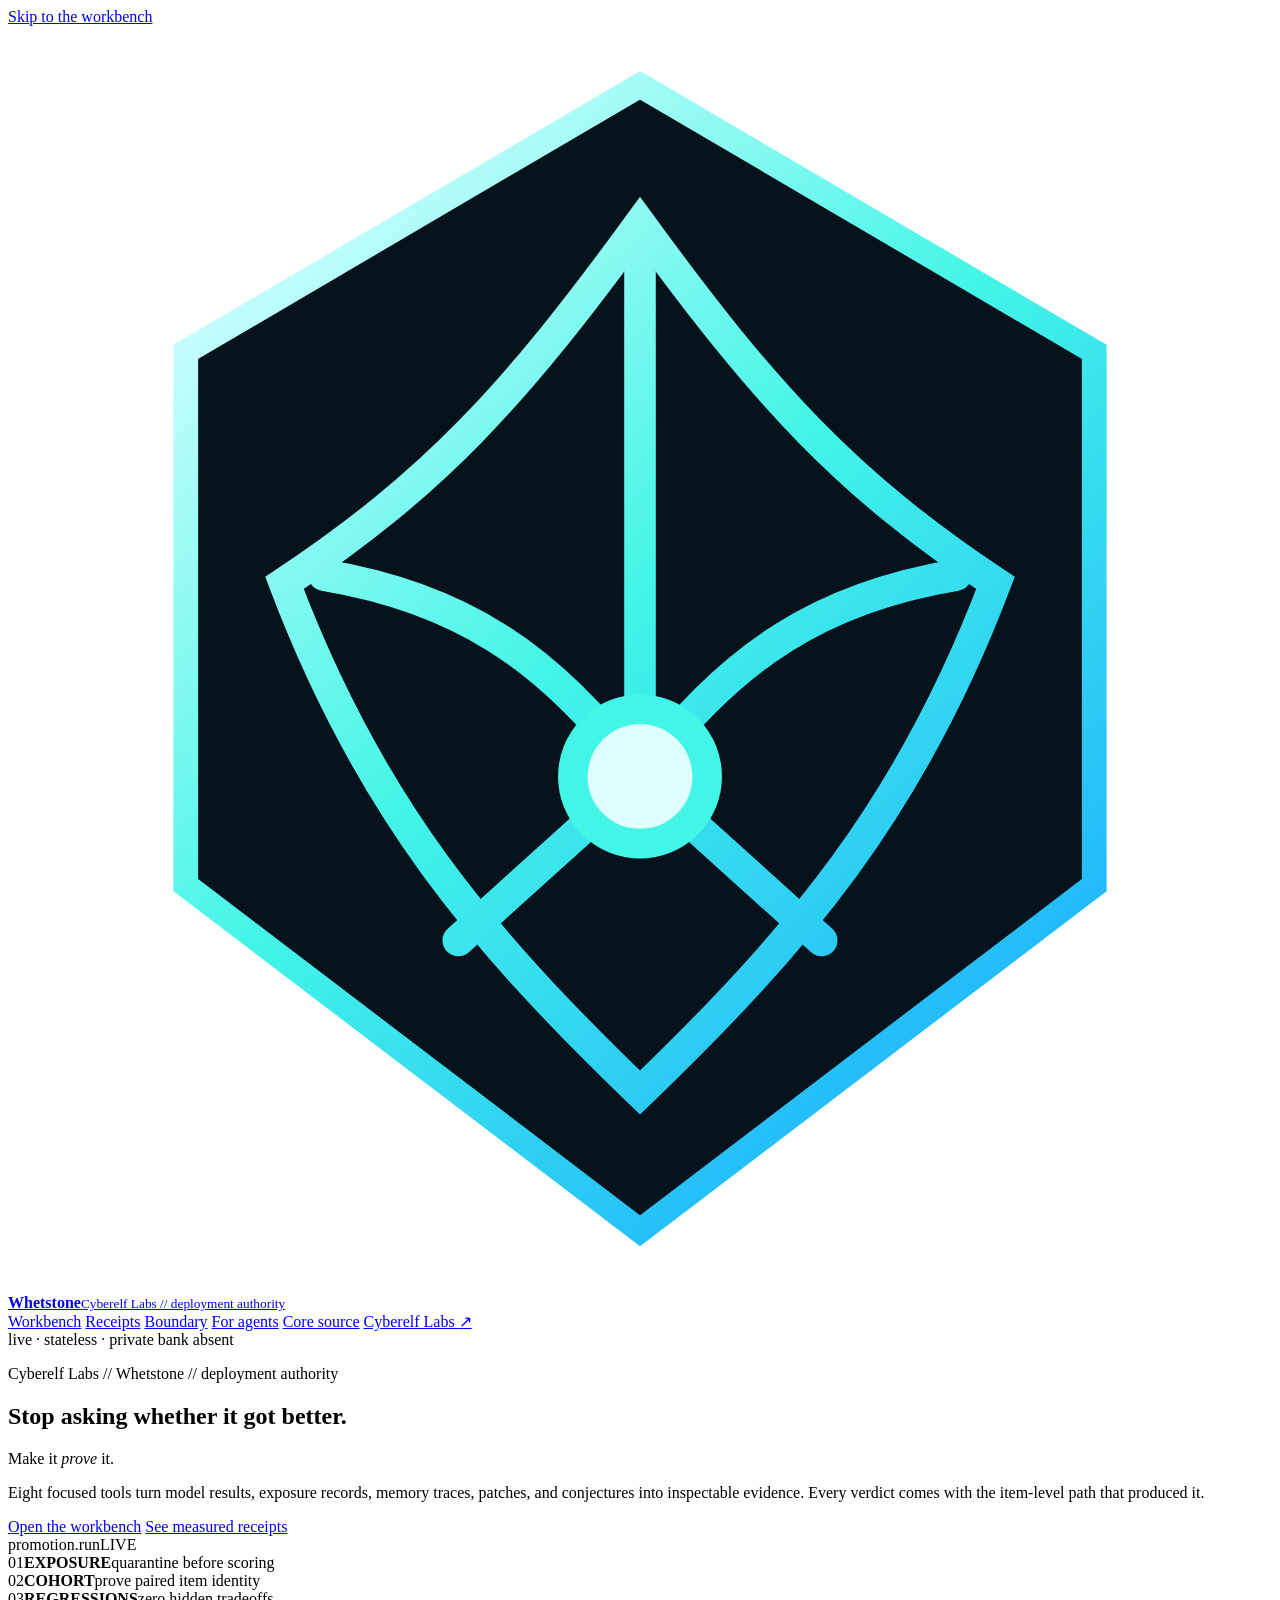
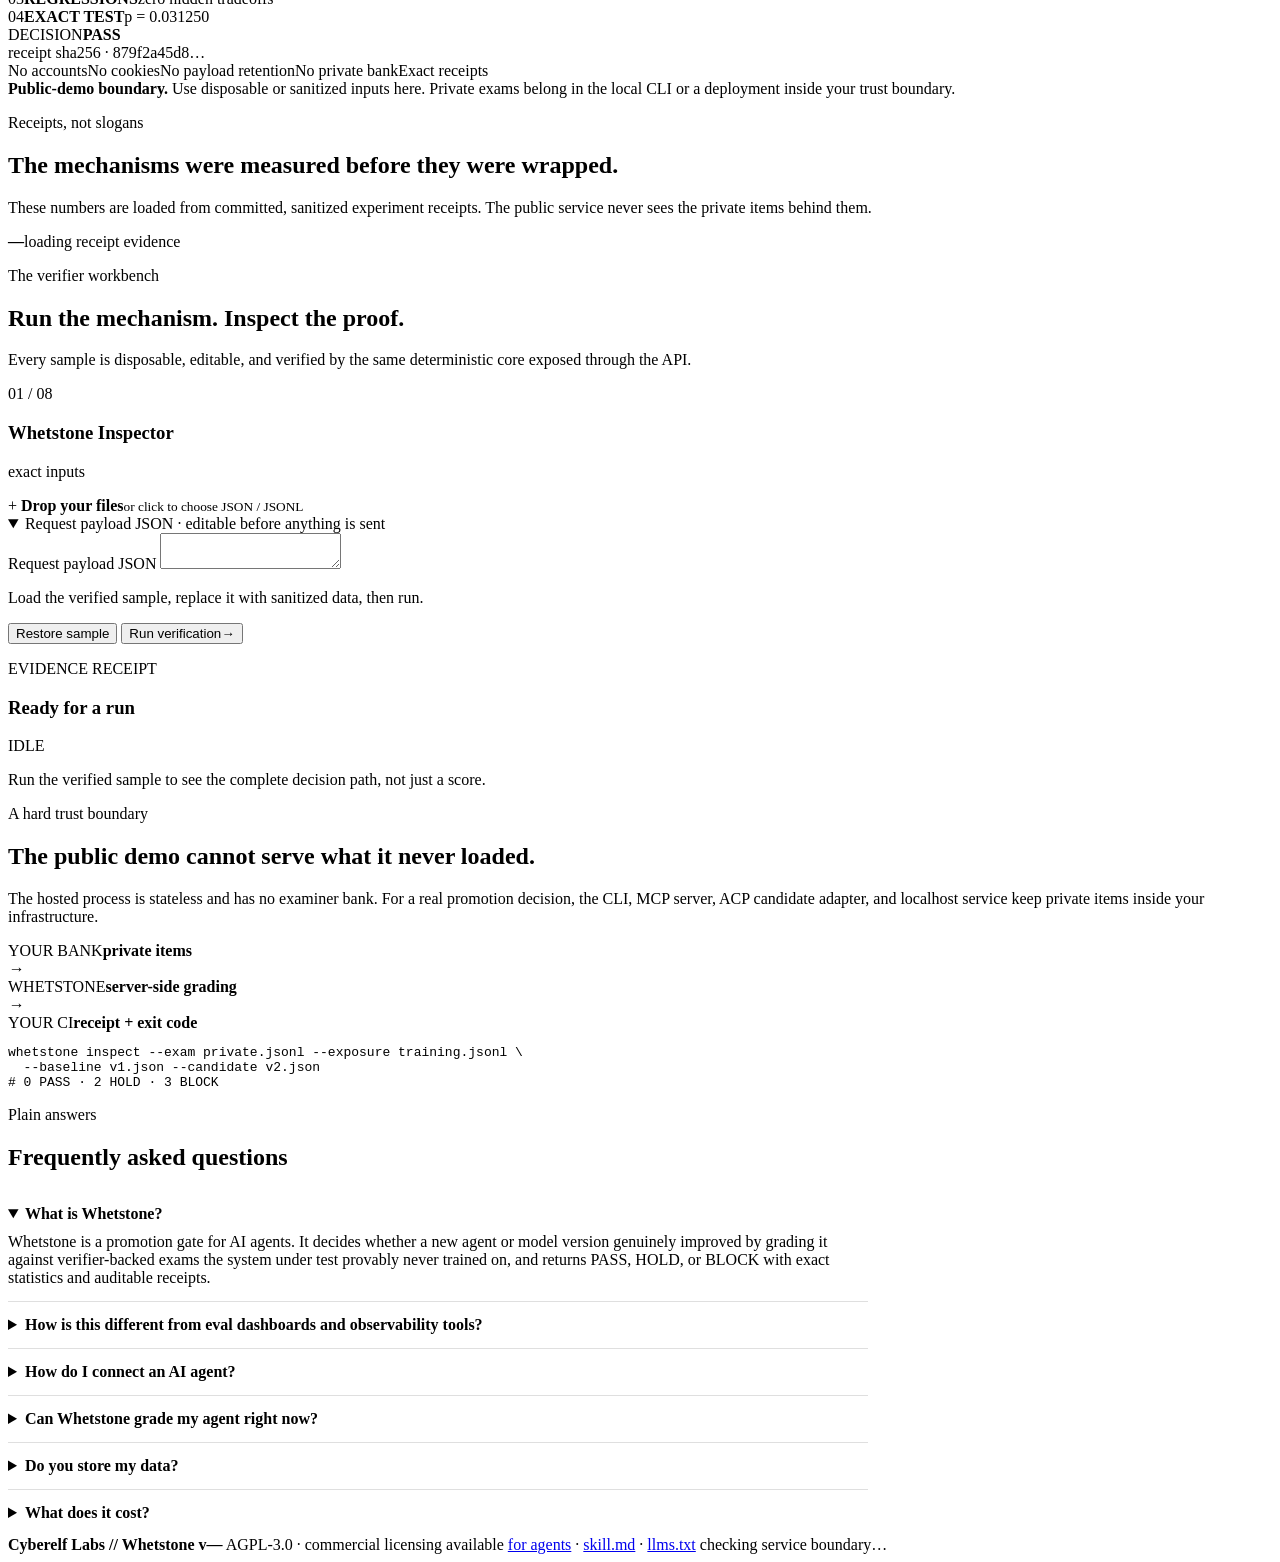
==== src/bcv/toolbox_static/index.html @ 3a50598e "Harden public stack release and deployment" ====
<!doctype html>
<html lang="en">
<head>
  <meta charset="utf-8">
  <meta name="viewport" content="width=device-width,initial-scale=1">
  <meta name="description" content="Whetstone is a promotion gate for AI agents: leakage and contamination audits, PASS/HOLD/BLOCK release verdicts with exact statistics, and a live MCP endpoint any agent can connect to. Stateless, free to try, AGPL source.">
  <meta name="theme-color" content="#02080d">
  <link rel="icon" href="data:,">
  <link rel="canonical" href="https://whetstone.cyberelf.link/">
  <link rel="stylesheet" href="/styles.css?v=0.5.0">
  <title>Whetstone &mdash; AI agent evaluation gate: leakage audits, promotion verdicts, live MCP server</title>

  <meta property="og:type" content="website">
  <meta property="og:site_name" content="Cyberelf Labs // Whetstone">
  <meta property="og:title" content="Whetstone — the promotion gate for AI agents">
  <meta property="og:description" content="Stop asking whether your agent got better. Make it prove it: exposure quarantine, paired verdicts with exact statistics, and a live MCP endpoint that grades agents on exams they provably never trained on.">
  <meta property="og:url" content="https://whetstone.cyberelf.link/">
  <meta property="og:image" content="https://whetstone.cyberelf.link/og.png">
  <meta property="og:image:width" content="1200">
  <meta property="og:image:height" content="630">
  <meta name="twitter:card" content="summary_large_image">
  <meta name="twitter:title" content="Whetstone — the promotion gate for AI agents">
  <meta name="twitter:description" content="Leakage audits, PASS/HOLD/BLOCK release verdicts, and a live MCP endpoint any agent can connect to. No signup; request payloads and results are not retained.">
  <meta name="twitter:image" content="https://whetstone.cyberelf.link/og.png">

  <script type="application/ld+json">
  {
    "@context": "https://schema.org",
    "@graph": [
      {
        "@type": "SoftwareApplication",
        "name": "Whetstone",
        "applicationCategory": "DeveloperApplication",
        "operatingSystem": "Any",
        "url": "https://whetstone.cyberelf.link/",
        "description": "A promotion gate for AI agents: verifier-backed evaluation with exposure quarantine, exact paired statistics, PASS/HOLD/BLOCK verdicts, and a live MCP endpoint for agent access.",
        "offers": { "@type": "Offer", "price": "0", "priceCurrency": "USD" },
        "license": "https://www.gnu.org/licenses/agpl-3.0.html",
        "softwareHelp": "https://whetstone.cyberelf.link/for-agents",
        "sameAs": ["https://github.com/CarlSR9001/whetstone"]
      },
      {
        "@type": "FAQPage",
        "mainEntity": [
          {
            "@type": "Question",
            "name": "What is Whetstone?",
            "acceptedAnswer": { "@type": "Answer", "text": "Whetstone is a promotion gate for AI agents. It decides whether a new agent or model version genuinely improved by grading it against verifier-backed exams the system under test provably never trained on, and returns PASS, HOLD, or BLOCK with exact statistics and auditable receipts." }
          },
          {
            "@type": "Question",
            "name": "How is Whetstone different from eval dashboards and observability tools?",
            "acceptedAnswer": { "@type": "Answer", "text": "Observability tools show what happened; Whetstone issues a release decision. Its exam items are structurally withheld from the system under exam, checked for contamination against actual training artifacts, and retired when they saturate. Every verdict ships with an item-level decision path and SHA-256 commitments." }
          },
          {
            "@type": "Question",
            "name": "How do I connect an AI agent to Whetstone?",
            "acceptedAnswer": { "@type": "Answer", "text": "Point any MCP client at https://whetstone.cyberelf.link/mcp (Streamable HTTP, no auth): claude mcp add --transport http whetstone https://whetstone.cyberelf.link/mcp. Or POST JSON to the REST endpoints under /api/ — GET /api/examples returns a complete working payload for every tool." }
          },
          {
            "@type": "Question",
            "name": "Can Whetstone grade my agent right now?",
            "acceptedAnswer": { "@type": "Answer", "text": "Yes. Over MCP, call report_card_start to receive a disposable six-item graph-repair exam, answer it, and submit once with report_card_submit. Grading is by checker spec — any verified strict refinement passes, no answer key exists — and the session is destroyed after grading." }
          },
          {
            "@type": "Question",
            "name": "Does Whetstone store my data?",
            "acceptedAnswer": { "@type": "Answer", "text": "Request bodies, uploads, prompts, answers, results, and report-card sessions are not persisted. Privacy-preserving usage metrics (counters and salted client hashes) and standard Nginx access logs are retained. No account, cookie, or private exam bank is involved." }
          },
          {
            "@type": "Question",
            "name": "What does Whetstone cost?",
            "acceptedAnswer": { "@type": "Answer", "text": "The public demo is free with no signup. The core is open source under AGPL-3.0 on GitHub; commercial licensing and design-partner pilots are available from the author." }
          }
        ]
      }
    ]
  }
  </script>
</head>
<body>
  <a class="skip-link" href="#tools">Skip to the workbench</a>
  <header class="topbar">
    <a class="brand" href="#top" aria-label="Whetstone by Cyberelf Labs, home">
      <span class="brand-mark" aria-hidden="true">
        <svg viewBox="0 0 64 64" focusable="false">
          <defs>
            <linearGradient id="whetstone-rune" x1="10" y1="8" x2="54" y2="56" gradientUnits="userSpaceOnUse">
              <stop stop-color="#dfffff"/><stop offset=".46" stop-color="#43f5e7"/><stop offset="1" stop-color="#19a9ff"/>
            </linearGradient>
          </defs>
          <path d="M32 3 55 16.5v27L32 61 9 43.5v-27L32 3Z" fill="#07131c" stroke="url(#whetstone-rune)" stroke-width="1.25"/>
          <path d="M32 10c6.4 8.8 10.5 13.2 18 18.2-4.3 11.4-10 18.1-18 25.8-8-7.7-13.7-14.4-18-25.8C21.5 23.2 25.6 18.8 32 10Z" fill="none" stroke="url(#whetstone-rune)" stroke-width="1.6"/>
          <path d="M16 27.8c6.6 1.1 11.3 3.9 16 10.2 4.7-6.3 9.4-9.1 16-10.2M32 11v27m0 0-9.2 8.3M32 38l9.2 8.3" fill="none" stroke="url(#whetstone-rune)" stroke-width="1.6" stroke-linecap="round" stroke-linejoin="round"/>
          <circle cx="32" cy="38" r="3.4" fill="#dfffff" stroke="#43f5e7" stroke-width="1.5"/>
        </svg>
      </span>
      <span class="brand-copy"><strong>Whetstone</strong><small>Cyberelf Labs // deployment authority</small></span>
    </a>
    <nav aria-label="Primary navigation">
      <a href="#tools">Workbench</a>
      <a href="#evidence">Receipts</a>
      <a href="#boundary">Boundary</a>
      <a href="/for-agents">For agents</a>
      <a href="https://github.com/CarlSR9001/whetstone" rel="noreferrer">Core source</a>
      <a class="lab-link" href="https://cyberelf.link/" rel="noreferrer">Cyberelf Labs <span aria-hidden="true">&nearr;</span></a>
    </nav>
    <span class="live-chip"><i></i> live &middot; stateless &middot; private bank absent</span>
  </header>

  <main id="top">
    <section class="hero">
      <div class="hero-main">
        <p class="eyebrow">Cyberelf Labs // Whetstone // deployment authority</p>
        <h1>Stop asking whether it got better.</h1>
        <p class="hero-declaration">Make it <em>prove</em> it.</p>
        <p class="hero-copy">Eight focused tools turn model results, exposure records, memory traces, patches, and conjectures into inspectable evidence. Every verdict comes with the item-level path that produced it.</p>
        <div class="hero-actions">
          <a class="button primary" href="#tools">Open the workbench</a>
          <a class="button ghost" href="#evidence">See measured receipts</a>
        </div>
      </div>

      <aside class="hero-console" aria-label="Whetstone decision pipeline">
        <div class="console-topline"><span>promotion.run</span><span class="console-live">LIVE</span></div>
        <div class="console-row"><span class="console-index">01</span><b>EXPOSURE</b><span>quarantine before scoring</span><i class="signal pass"></i></div>
        <div class="console-row"><span class="console-index">02</span><b>COHORT</b><span>prove paired item identity</span><i class="signal pass"></i></div>
        <div class="console-row"><span class="console-index">03</span><b>REGRESSIONS</b><span>zero hidden tradeoffs</span><i class="signal pass"></i></div>
        <div class="console-row"><span class="console-index">04</span><b>EXACT TEST</b><span>p = 0.031250</span><i class="signal pass"></i></div>
        <div class="console-verdict"><span>DECISION</span><strong>PASS</strong></div>
        <div class="console-hash">receipt sha256 &middot; 879f2a45d8&hellip;</div>
      </aside>

      <div class="trust-row" aria-label="Hosted service boundaries">
        <span>No accounts</span><span>No cookies</span><span>No payload retention</span><span>No private bank</span><span>Exact receipts</span>
      </div>
      <div class="warning">
        <strong>Public-demo boundary.</strong> Use disposable or sanitized inputs here. Private exams belong in the local CLI or a deployment inside your trust boundary.
      </div>
    </section>

    <section class="evidence" id="evidence" aria-labelledby="evidence-heading">
      <div class="evidence-intro">
        <p class="eyebrow">Receipts, not slogans</p>
        <h2 id="evidence-heading">The mechanisms were measured before they were wrapped.</h2>
        <p>These numbers are loaded from committed, sanitized experiment receipts. The public service never sees the private items behind them.</p>
      </div>
      <div class="evidence-grid" id="evidenceGrid" aria-live="polite">
        <div class="metric"><b>&mdash;</b><span>loading receipt evidence</span></div>
      </div>
    </section>

    <section class="tools" id="tools" aria-labelledby="tools-heading">
      <div class="section-heading">
        <div>
          <p class="eyebrow">The verifier workbench</p>
          <h2 id="tools-heading">Run the mechanism. Inspect the proof.</h2>
        </div>
        <p>Every sample is disposable, editable, and verified by the same deterministic core exposed through the API.</p>
      </div>

      <div class="tool-tabs" id="toolTabs" role="tablist" aria-label="Whetstone tools"></div>

      <div class="workbench">
        <section class="input-pane" aria-labelledby="activeTitle">
          <div class="pane-heading">
            <div>
              <p class="tool-number" id="toolNumber">01 / 08</p>
              <h3 id="activeTitle">Whetstone Inspector</h3>
            </div>
            <span class="boundary-badge" id="boundaryBadge">exact inputs</span>
          </div>
          <p class="tool-promise" id="activePromise"></p>
          <p class="tool-boundary" id="activeBoundary"></p>

          <div class="mechanism-steps" id="mechanismSteps" aria-label="Mechanism stages"></div>

          <div class="dropzone" id="dropzone" tabindex="0" role="button" aria-label="Upload JSON, JSONL, or Markdown files">
            <input id="fileInput" type="file" multiple hidden>
            <span class="drop-icon" aria-hidden="true">+</span>
            <span><strong>Drop your files</strong><small id="dropHint">or click to choose JSON / JSONL</small></span>
          </div>
          <div class="file-chips" id="fileChips" aria-live="polite"></div>

          <div class="payload-summary" id="payloadSummary" aria-live="polite"></div>

          <details class="request-details" open>
            <summary>Request payload <span>JSON &middot; editable before anything is sent</span></summary>
            <label class="sr-only" for="payloadEditor">Request payload JSON</label>
            <textarea id="payloadEditor" spellcheck="false" aria-describedby="editorHelp"></textarea>
          </details>
          <p class="editor-help" id="editorHelp">Load the verified sample, replace it with sanitized data, then run.</p>

          <div class="actions input-actions">
            <button class="button ghost" id="sampleButton" type="button">Restore sample</button>
            <button class="button primary run-button" id="runButton" type="button"><span>Run verification</span><i aria-hidden="true">&rarr;</i></button>
          </div>
        </section>

        <section class="result-pane" aria-labelledby="resultHeading" aria-live="polite">
          <div class="result-topline">
            <div>
              <p class="tool-number">EVIDENCE RECEIPT</p>
              <h3 id="resultHeading">Ready for a run</h3>
            </div>
            <span class="status idle" id="resultStatus">IDLE</span>
          </div>

          <div class="run-progress" id="runProgress" hidden><i></i><span>Verifier running</span></div>

          <div class="result-empty" id="resultEmpty">
            <div class="empty-blueprint" id="emptyBlueprint"></div>
            <p id="emptyMessage">Run the verified sample to see the complete decision path, not just a score.</p>
          </div>

          <div id="resultContent" hidden>
            <div class="result-narrative" id="resultNarrative"></div>
            <div class="result-viz" id="resultViz"></div>
            <div class="summary-grid" id="summaryGrid"></div>
            <div class="detail" id="resultDetail"></div>
            <details class="json-details">
              <summary>Complete machine-readable receipt <span id="receiptHash"></span></summary>
              <pre id="resultJson"></pre>
            </details>
            <div class="actions result-actions">
              <button class="button ghost" id="shareButton" type="button">Copy tool link</button>
              <button class="button ghost" id="artifactButton" type="button" hidden>Download artifact</button>
              <button class="button ghost" id="copyButton" type="button">Copy receipt</button>
              <button class="button dark" id="downloadButton" type="button">Download receipt</button>
            </div>
          </div>
        </section>
      </div>
    </section>

    <section class="boundary-section" id="boundary">
      <div>
        <p class="eyebrow">A hard trust boundary</p>
        <h2>The public demo cannot serve what it never loaded.</h2>
        <p>The hosted process is stateless and has no examiner bank. For a real promotion decision, the CLI, MCP server, ACP candidate adapter, and localhost service keep private items inside your infrastructure.</p>
      </div>
      <div class="boundary-diagram" aria-label="Private deployment data flow">
        <div><span>YOUR BANK</span><b>private items</b></div>
        <i>&rarr;</i>
        <div><span>WHETSTONE</span><b>server-side grading</b></div>
        <i>&rarr;</i>
        <div><span>YOUR CI</span><b>receipt + exit code</b></div>
      </div>
      <pre><code>whetstone inspect --exam private.jsonl --exposure training.jsonl \
  --baseline v1.json --candidate v2.json
# 0 PASS &middot; 2 HOLD &middot; 3 BLOCK</code></pre>
    </section>

    <section class="boundary-section" id="faq" aria-labelledby="faq-heading" style="display:block">
      <div style="max-width:860px">
        <p class="eyebrow">Plain answers</p>
        <h2 id="faq-heading">Frequently asked questions</h2>
        <div style="margin-top:18px">
          <details style="border-bottom:1px solid rgba(127,127,127,.25);padding:14px 0" open>
            <summary style="cursor:pointer;font-weight:700">What is Whetstone?</summary>
            <p style="margin:10px 0 0;color:var(--muted)">Whetstone is a promotion gate for AI agents. It decides whether a new agent or model version genuinely improved by grading it against verifier-backed exams the system under test provably never trained on, and returns PASS, HOLD, or BLOCK with exact statistics and auditable receipts.</p>
          </details>
          <details style="border-bottom:1px solid rgba(127,127,127,.25);padding:14px 0">
            <summary style="cursor:pointer;font-weight:700">How is this different from eval dashboards and observability tools?</summary>
            <p style="margin:10px 0 0;color:var(--muted)">Observability tools show what happened; Whetstone issues a release decision. Its exam items are structurally withheld from the system under exam, checked for contamination against actual training artifacts, and retired when they saturate. Every verdict ships with an item-level decision path and SHA-256 commitments.</p>
          </details>
          <details style="border-bottom:1px solid rgba(127,127,127,.25);padding:14px 0">
            <summary style="cursor:pointer;font-weight:700">How do I connect an AI agent?</summary>
            <p style="margin:10px 0 0;color:var(--muted)">Point any MCP client at <code>https://whetstone.cyberelf.link/mcp</code> (Streamable HTTP, no auth): <code>claude mcp add --transport http whetstone https://whetstone.cyberelf.link/mcp</code>. Or POST JSON to the REST endpoints under <code>/api/</code> &mdash; <a href="/api/examples"><code>GET /api/examples</code></a> returns a complete working payload for every tool. Full agent documentation: <a href="/for-agents">/for-agents</a>.</p>
          </details>
          <details style="border-bottom:1px solid rgba(127,127,127,.25);padding:14px 0">
            <summary style="cursor:pointer;font-weight:700">Can Whetstone grade my agent right now?</summary>
            <p style="margin:10px 0 0;color:var(--muted)">Yes. Over MCP, call <code>report_card_start</code> to receive a disposable six-item graph-repair exam, answer it, and submit once with <code>report_card_submit</code>. Grading is by checker spec &mdash; any verified strict refinement passes, no answer key exists &mdash; and the session is destroyed after grading.</p>
          </details>
          <details style="border-bottom:1px solid rgba(127,127,127,.25);padding:14px 0">
            <summary style="cursor:pointer;font-weight:700">Do you store my data?</summary>
            <p style="margin:10px 0 0;color:var(--muted)">Request bodies, uploads, prompts, answers, results, and report-card sessions are not persisted. Privacy-preserving usage metrics (counters and salted client hashes) and standard Nginx access logs are retained. No account, cookie, or private exam bank is involved.</p>
          </details>
          <details style="padding:14px 0">
            <summary style="cursor:pointer;font-weight:700">What does it cost?</summary>
            <p style="margin:10px 0 0;color:var(--muted)">The public demo is free with no signup. The core is open source under <a href="https://github.com/CarlSR9001/whetstone" rel="noreferrer">AGPL-3.0 on GitHub</a>; commercial licensing and design-partner pilots are available from the author.</p>
          </details>
        </div>
      </div>
    </section>
  </main>

  <footer>
    <span><strong>Cyberelf Labs // Whetstone</strong> <b id="serviceVersion">v&mdash;</b></span>
    <span>AGPL-3.0 &middot; commercial licensing available</span>
    <span><a href="/for-agents">for agents</a> &middot; <a href="/skill.md">skill.md</a> &middot; <a href="/llms.txt">llms.txt</a></span>
    <span id="serviceState">checking service boundary&hellip;</span>
  </footer>

  <script src="/app.js?v=0.2.2" defer></script>
</body>
</html>
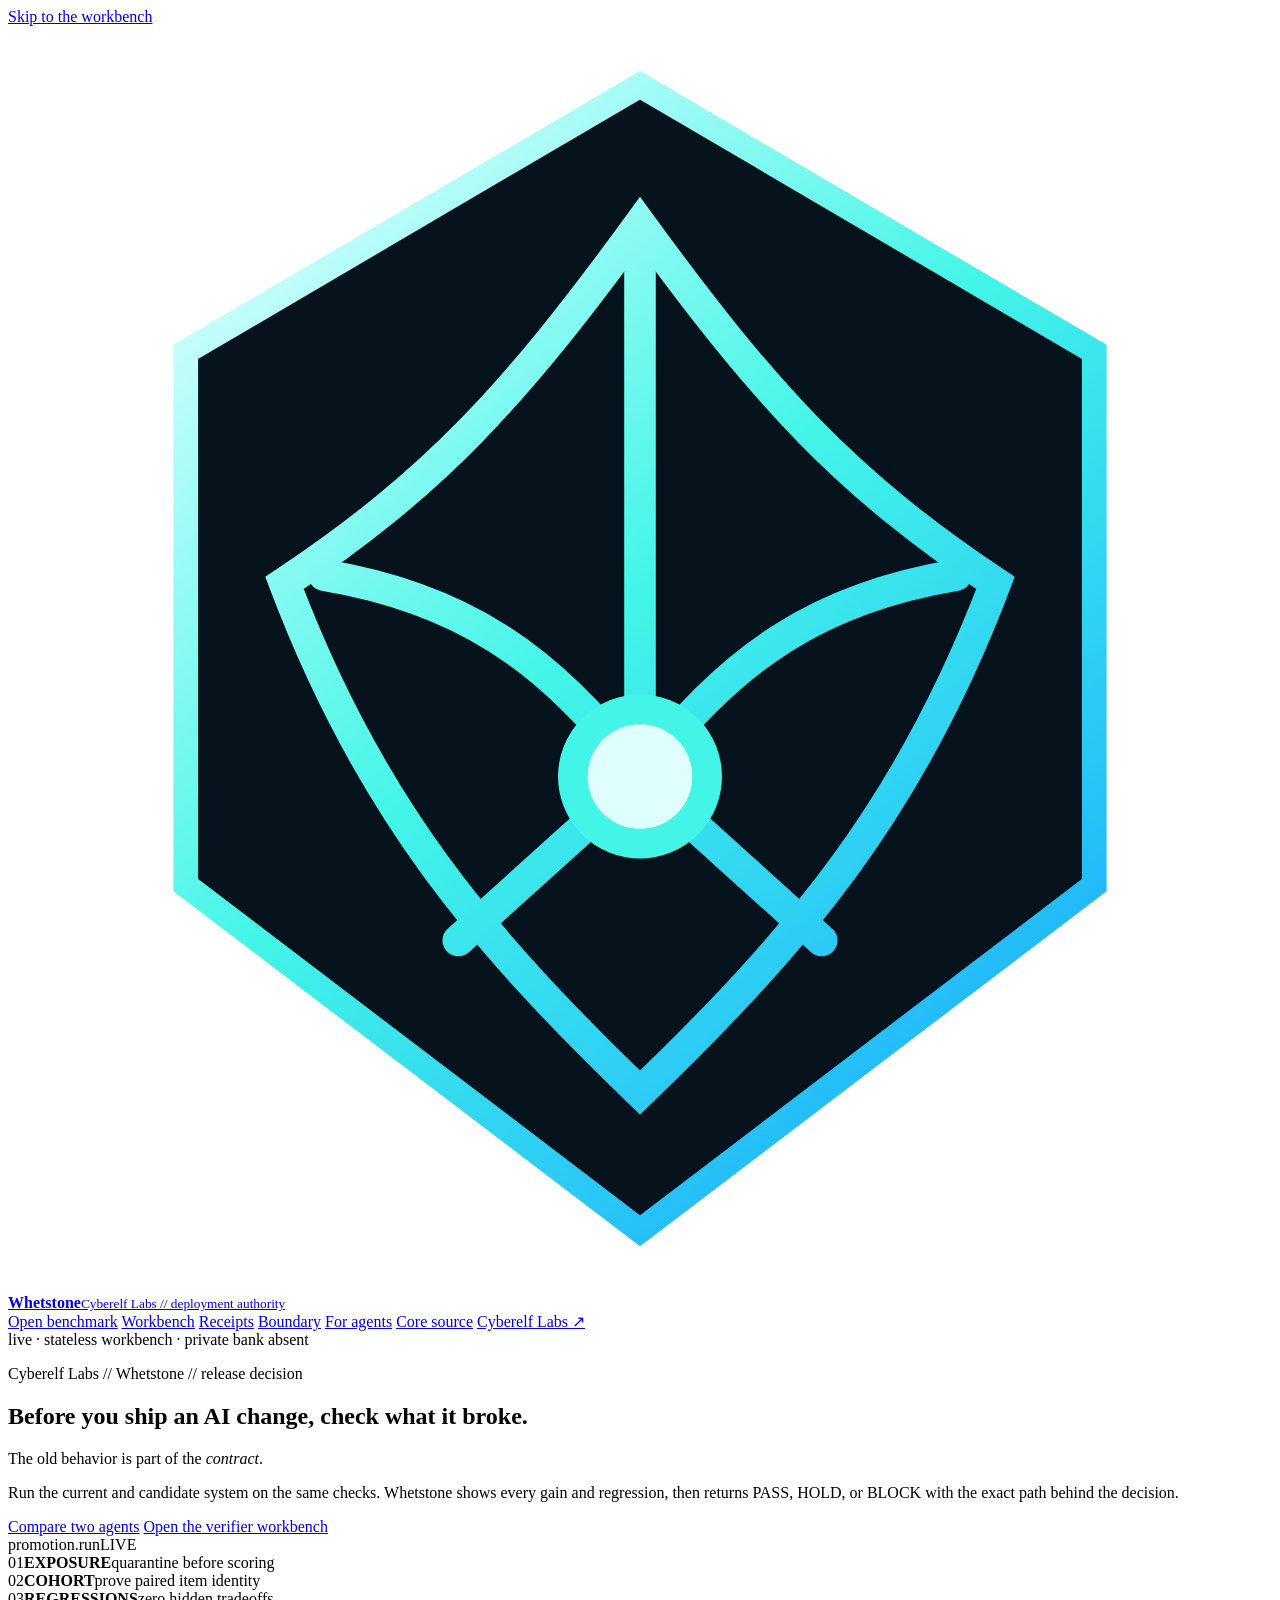
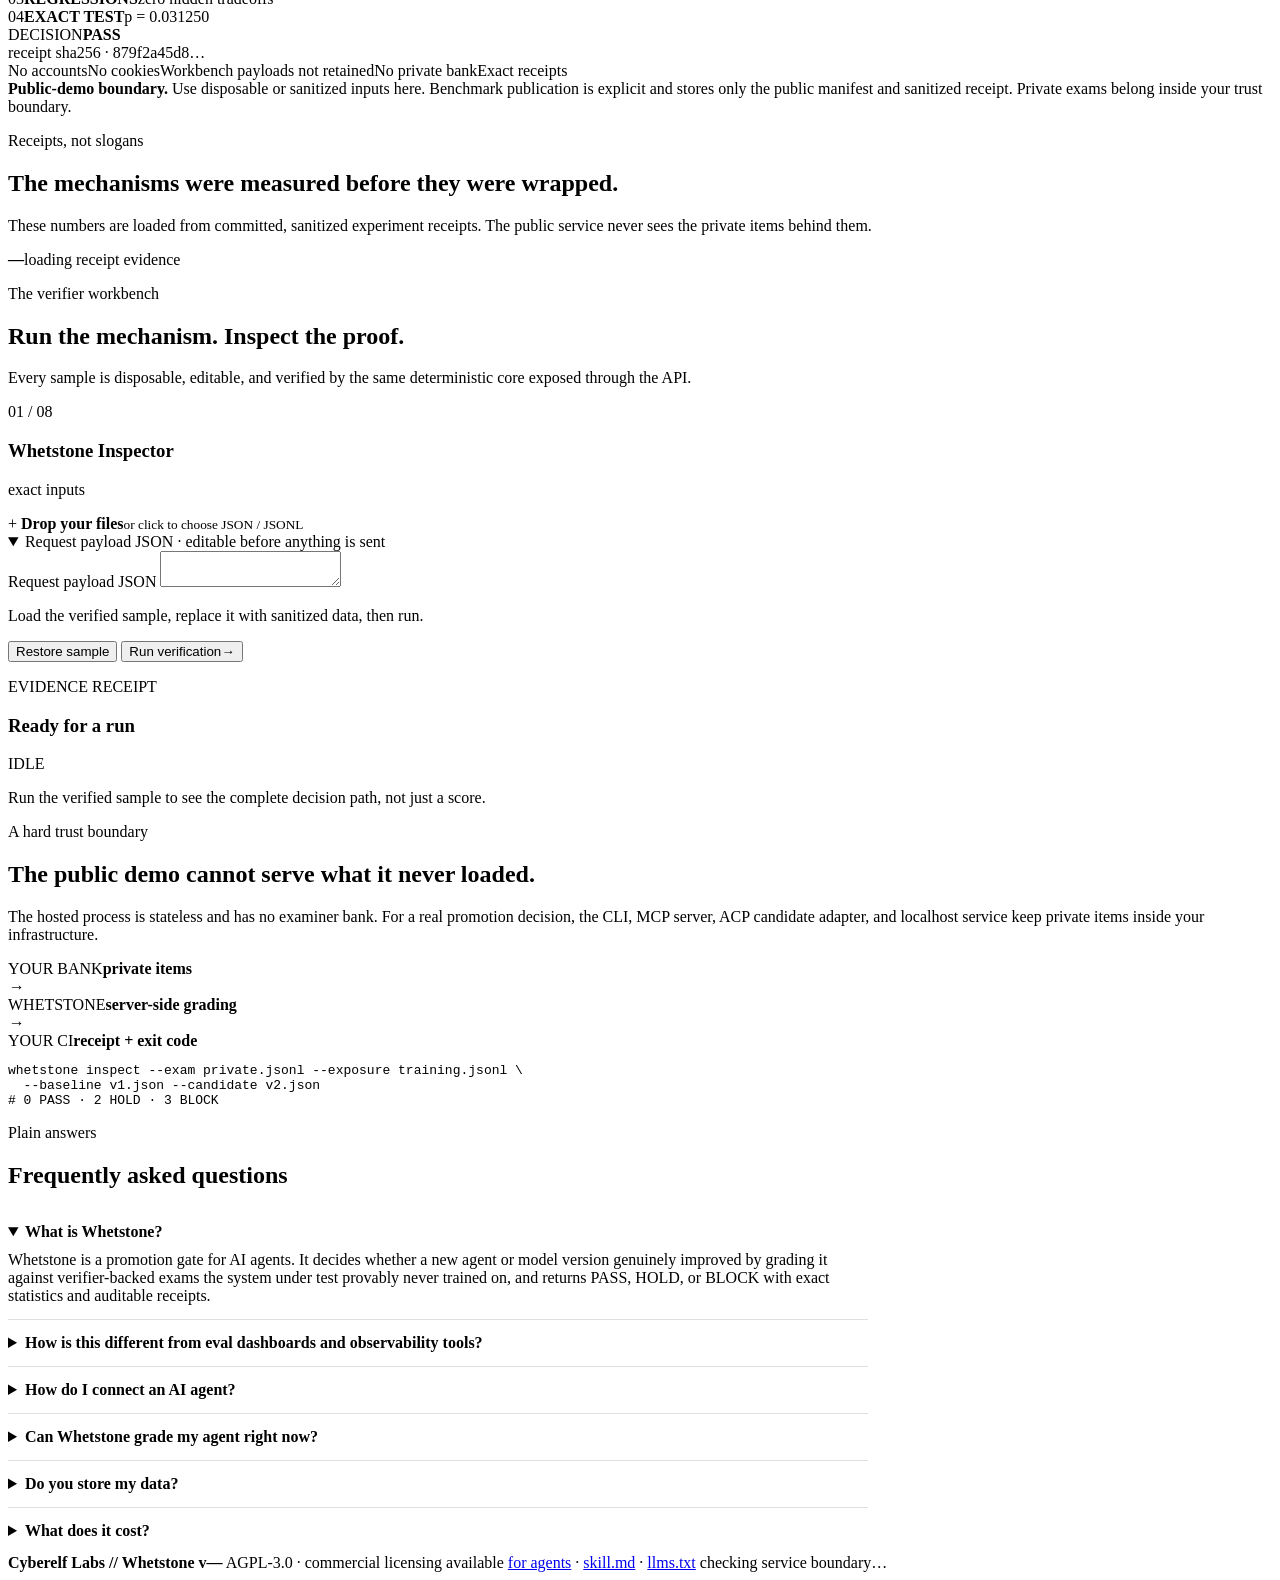
==== commit a37fe57c: "Launch Open Promotion Bench" ====
--- a/src/bcv/toolbox_static/index.html
+++ b/src/bcv/toolbox_static/index.html
@@ -3,24 +3,24 @@
 <head>
   <meta charset="utf-8">
   <meta name="viewport" content="width=device-width,initial-scale=1">
-  <meta name="description" content="Whetstone is a promotion gate for AI agents: leakage and contamination audits, PASS/HOLD/BLOCK release verdicts with exact statistics, and a live MCP endpoint any agent can connect to. Stateless, free to try, AGPL source.">
+  <meta name="description" content="Compare the AI system you have with the version you want to ship. Whetstone shows every gain and regression, then issues a PASS, HOLD, or BLOCK release receipt.">
   <meta name="theme-color" content="#02080d">
   <link rel="icon" href="data:,">
   <link rel="canonical" href="https://whetstone.cyberelf.link/">
-  <link rel="stylesheet" href="/styles.css?v=0.5.0">
-  <title>Whetstone &mdash; AI agent evaluation gate: leakage audits, promotion verdicts, live MCP server</title>
+  <link rel="stylesheet" href="/styles.css?v=0.6.0">
+  <title>Whetstone &mdash; compare an AI change before you ship it</title>
 
   <meta property="og:type" content="website">
   <meta property="og:site_name" content="Cyberelf Labs // Whetstone">
-  <meta property="og:title" content="Whetstone — the promotion gate for AI agents">
-  <meta property="og:description" content="Stop asking whether your agent got better. Make it prove it: exposure quarantine, paired verdicts with exact statistics, and a live MCP endpoint that grades agents on exams they provably never trained on.">
+  <meta property="og:title" content="Whetstone — compare the AI change before you ship it">
+  <meta property="og:description" content="Run the old and new system on the same checks. See every gain, every regression, and whether the candidate earned promotion.">
   <meta property="og:url" content="https://whetstone.cyberelf.link/">
   <meta property="og:image" content="https://whetstone.cyberelf.link/og.png">
   <meta property="og:image:width" content="1200">
   <meta property="og:image:height" content="630">
   <meta name="twitter:card" content="summary_large_image">
-  <meta name="twitter:title" content="Whetstone — the promotion gate for AI agents">
-  <meta name="twitter:description" content="Leakage audits, PASS/HOLD/BLOCK release verdicts, and a live MCP endpoint any agent can connect to. No signup; request payloads and results are not retained.">
+  <meta name="twitter:title" content="Whetstone — compare an AI change before you ship it">
+  <meta name="twitter:description" content="A better average can hide a worse system. Whetstone keeps gains and regressions visible, then issues PASS, HOLD, or BLOCK.">
   <meta name="twitter:image" content="https://whetstone.cyberelf.link/og.png">
 
   <script type="application/ld+json">
@@ -65,7 +65,7 @@
           {
             "@type": "Question",
             "name": "Does Whetstone store my data?",
-            "acceptedAnswer": { "@type": "Answer", "text": "Request bodies, uploads, prompts, answers, results, and report-card sessions are not persisted. Privacy-preserving usage metrics (counters and salted client hashes) and standard Nginx access logs are retained. No account, cookie, or private exam bank is involved." }
+            "acceptedAnswer": { "@type": "Answer", "text": "Workbench and disposable report-card request bodies, prompts, answers, and results are not persisted. If a benchmark submitter explicitly publishes, Whetstone stores only the public manifests and sanitized receipt, never tasks or answer patches. Privacy-preserving metrics and standard access logs are retained." }
           },
           {
             "@type": "Question",
@@ -98,6 +98,7 @@
       <span class="brand-copy"><strong>Whetstone</strong><small>Cyberelf Labs // deployment authority</small></span>
     </a>
     <nav aria-label="Primary navigation">
+      <a href="/benchmark">Open benchmark</a>
       <a href="#tools">Workbench</a>
       <a href="#evidence">Receipts</a>
       <a href="#boundary">Boundary</a>
@@ -105,19 +106,19 @@
       <a href="https://github.com/CarlSR9001/whetstone" rel="noreferrer">Core source</a>
       <a class="lab-link" href="https://cyberelf.link/" rel="noreferrer">Cyberelf Labs <span aria-hidden="true">&nearr;</span></a>
     </nav>
-    <span class="live-chip"><i></i> live &middot; stateless &middot; private bank absent</span>
+    <span class="live-chip"><i></i> live &middot; stateless workbench &middot; private bank absent</span>
   </header>
 
   <main id="top">
     <section class="hero">
       <div class="hero-main">
-        <p class="eyebrow">Cyberelf Labs // Whetstone // deployment authority</p>
-        <h1>Stop asking whether it got better.</h1>
-        <p class="hero-declaration">Make it <em>prove</em> it.</p>
-        <p class="hero-copy">Eight focused tools turn model results, exposure records, memory traces, patches, and conjectures into inspectable evidence. Every verdict comes with the item-level path that produced it.</p>
+        <p class="eyebrow">Cyberelf Labs // Whetstone // release decision</p>
+        <h1>Before you ship an AI change, check what it broke.</h1>
+        <p class="hero-declaration">The old behavior is part of the <em>contract</em>.</p>
+        <p class="hero-copy">Run the current and candidate system on the same checks. Whetstone shows every gain and regression, then returns PASS, HOLD, or BLOCK with the exact path behind the decision.</p>
         <div class="hero-actions">
-          <a class="button primary" href="#tools">Open the workbench</a>
-          <a class="button ghost" href="#evidence">See measured receipts</a>
+          <a class="button primary" href="/benchmark">Compare two agents</a>
+          <a class="button ghost" href="#tools">Open the verifier workbench</a>
         </div>
       </div>
 
@@ -132,10 +133,10 @@
       </aside>
 
       <div class="trust-row" aria-label="Hosted service boundaries">
-        <span>No accounts</span><span>No cookies</span><span>No payload retention</span><span>No private bank</span><span>Exact receipts</span>
+        <span>No accounts</span><span>No cookies</span><span>Workbench payloads not retained</span><span>No private bank</span><span>Exact receipts</span>
       </div>
       <div class="warning">
-        <strong>Public-demo boundary.</strong> Use disposable or sanitized inputs here. Private exams belong in the local CLI or a deployment inside your trust boundary.
+        <strong>Public-demo boundary.</strong> Use disposable or sanitized inputs here. Benchmark publication is explicit and stores only the public manifest and sanitized receipt. Private exams belong inside your trust boundary.
       </div>
     </section>
 
@@ -270,11 +271,11 @@
           </details>
           <details style="border-bottom:1px solid rgba(127,127,127,.25);padding:14px 0">
             <summary style="cursor:pointer;font-weight:700">Can Whetstone grade my agent right now?</summary>
-            <p style="margin:10px 0 0;color:var(--muted)">Yes. Over MCP, call <code>report_card_start</code> to receive a disposable six-item graph-repair exam, answer it, and submit once with <code>report_card_submit</code>. Grading is by checker spec &mdash; any verified strict refinement passes, no answer key exists &mdash; and the session is destroyed after grading.</p>
+            <p style="margin:10px 0 0;color:var(--muted)">Yes. <a href="/benchmark">Open Promotion Bench</a> gives a baseline and candidate the same six scope-integrity tasks, then counts gains and regressions. Agents can also call <code>open_bench_start</code> and <code>open_bench_submit</code> over MCP. The existing disposable graph-repair report card remains available through <code>report_card_start</code>.</p>
           </details>
           <details style="border-bottom:1px solid rgba(127,127,127,.25);padding:14px 0">
             <summary style="cursor:pointer;font-weight:700">Do you store my data?</summary>
-            <p style="margin:10px 0 0;color:var(--muted)">Request bodies, uploads, prompts, answers, results, and report-card sessions are not persisted. Privacy-preserving usage metrics (counters and salted client hashes) and standard Nginx access logs are retained. No account, cookie, or private exam bank is involved.</p>
+            <p style="margin:10px 0 0;color:var(--muted)">Workbench and disposable report-card request bodies, prompts, answers, and results are not persisted. If you explicitly publish a benchmark run, Whetstone stores only the system manifests, item transitions, counts, hashes, and verdict&mdash;never the tasks or answer patches. Privacy-preserving usage metrics and standard Nginx access logs are retained.</p>
           </details>
           <details style="padding:14px 0">
             <summary style="cursor:pointer;font-weight:700">What does it cost?</summary>
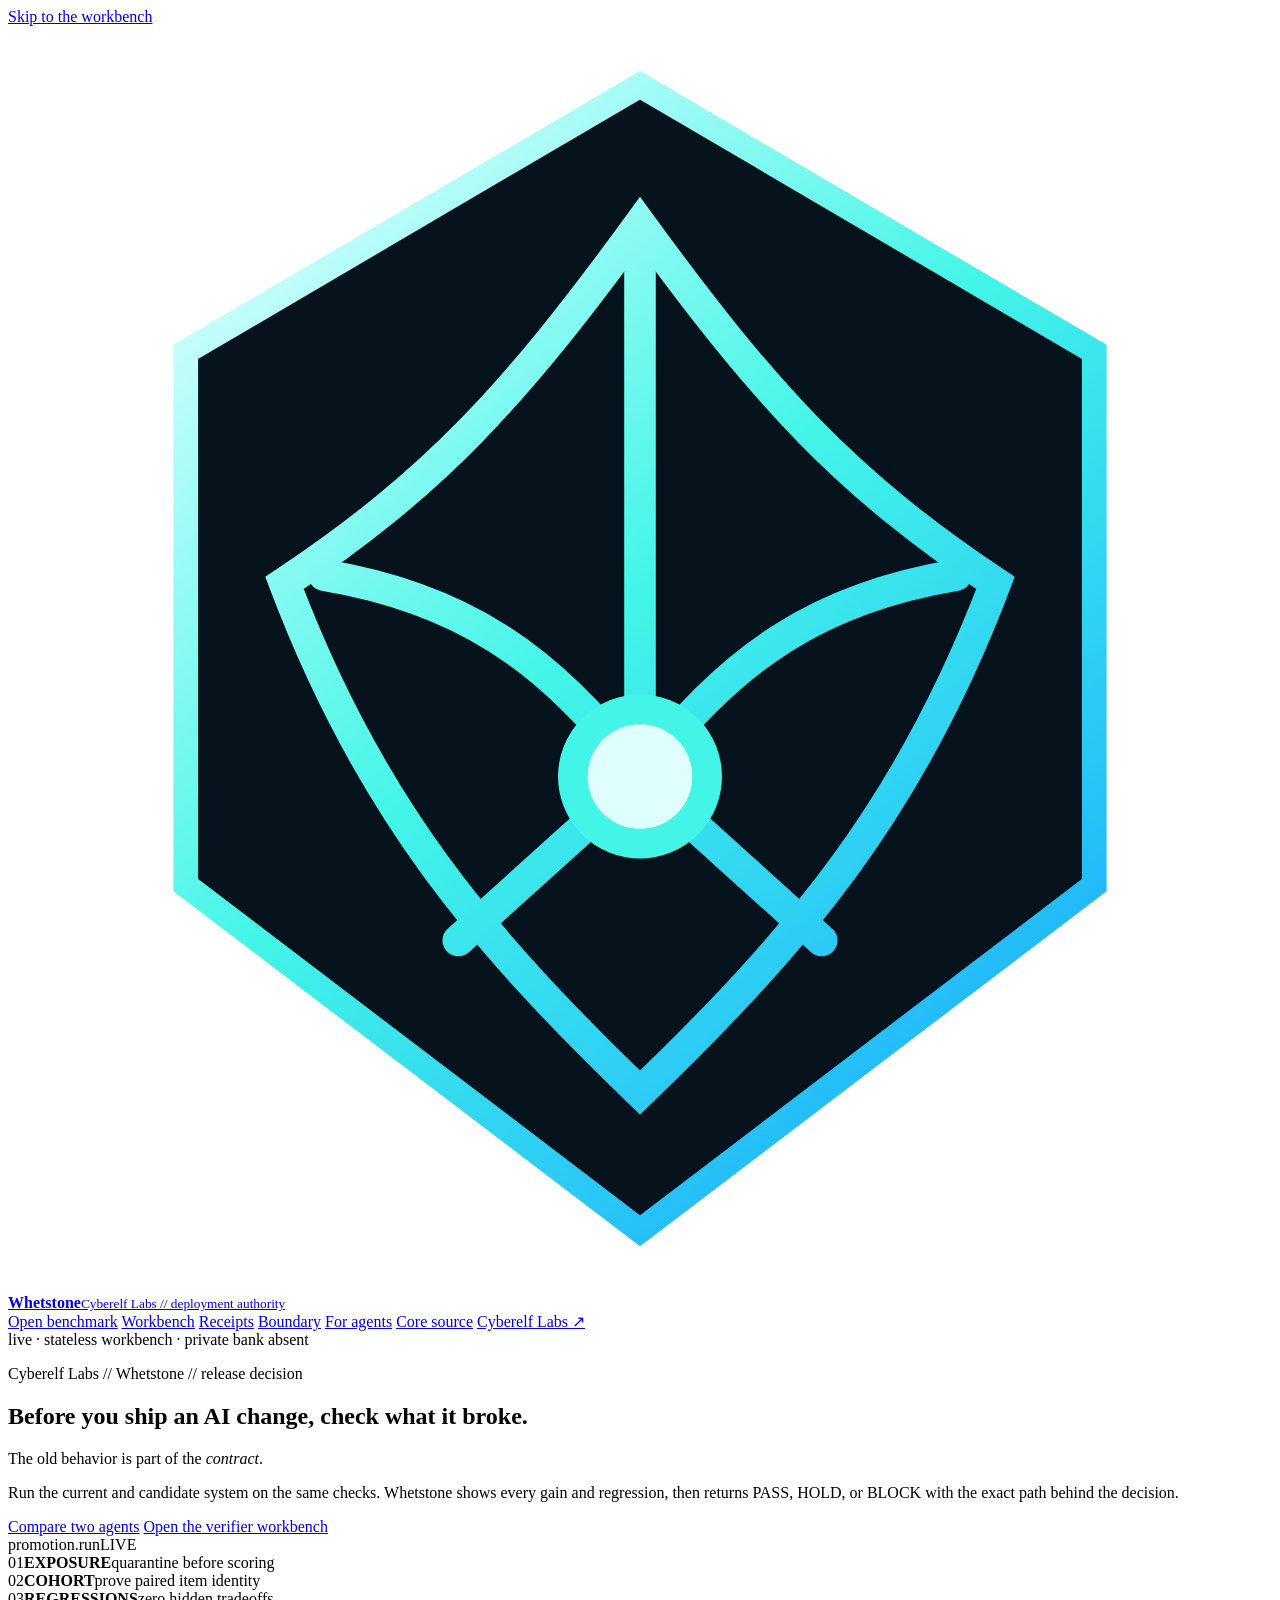
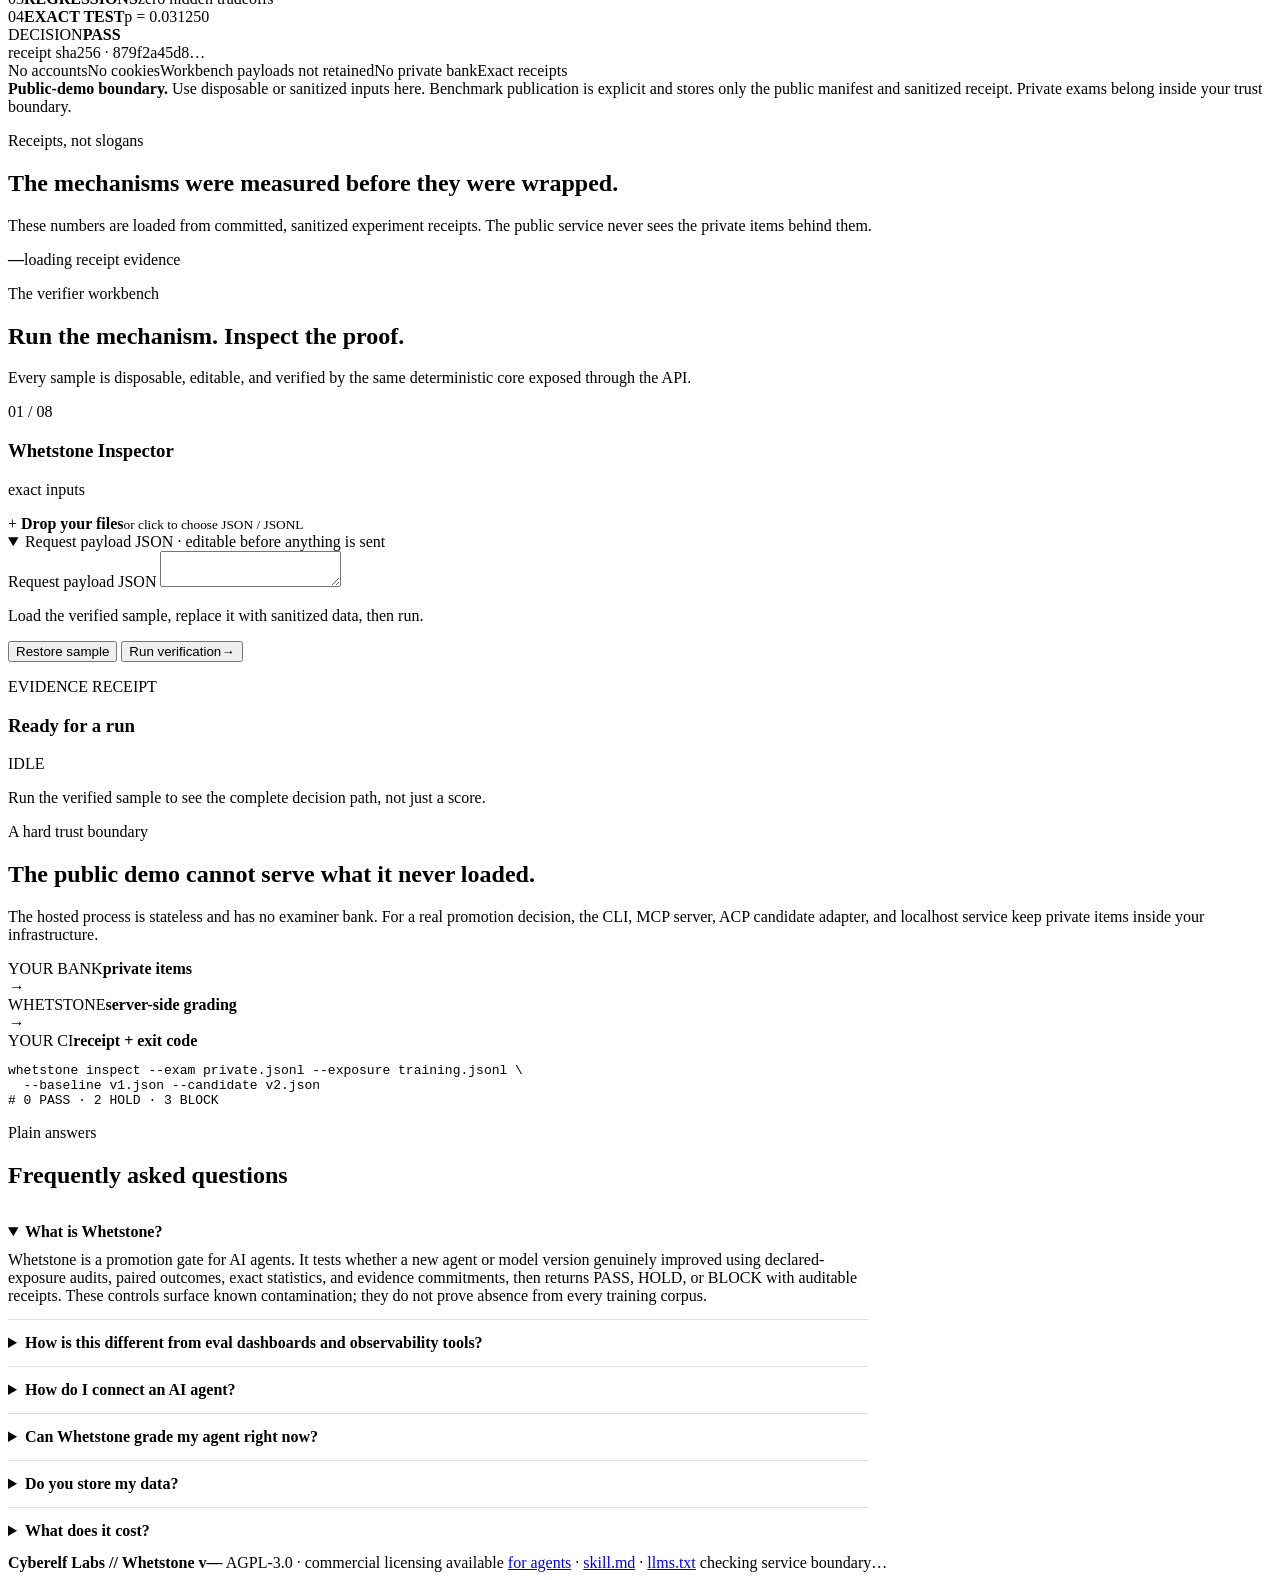
==== commit 21fb4365: "feat: serve MCP 2026 and legacy clients" ====
--- a/src/bcv/toolbox_static/index.html
+++ b/src/bcv/toolbox_static/index.html
@@ -45,7 +45,7 @@
           {
             "@type": "Question",
             "name": "What is Whetstone?",
-            "acceptedAnswer": { "@type": "Answer", "text": "Whetstone is a promotion gate for AI agents. It decides whether a new agent or model version genuinely improved by grading it against verifier-backed exams the system under test provably never trained on, and returns PASS, HOLD, or BLOCK with exact statistics and auditable receipts." }
+            "acceptedAnswer": { "@type": "Answer", "text": "Whetstone is a promotion gate for AI agents. It tests whether a new agent or model version genuinely improved using declared-exposure audits, paired outcomes, exact statistics, and evidence commitments, then returns PASS, HOLD, or BLOCK with auditable receipts. These controls surface known contamination; they do not prove absence from every training corpus." }
           },
           {
             "@type": "Question",
@@ -259,7 +259,7 @@
         <div style="margin-top:18px">
           <details style="border-bottom:1px solid rgba(127,127,127,.25);padding:14px 0" open>
             <summary style="cursor:pointer;font-weight:700">What is Whetstone?</summary>
-            <p style="margin:10px 0 0;color:var(--muted)">Whetstone is a promotion gate for AI agents. It decides whether a new agent or model version genuinely improved by grading it against verifier-backed exams the system under test provably never trained on, and returns PASS, HOLD, or BLOCK with exact statistics and auditable receipts.</p>
+            <p style="margin:10px 0 0;color:var(--muted)">Whetstone is a promotion gate for AI agents. It tests whether a new agent or model version genuinely improved using declared-exposure audits, paired outcomes, exact statistics, and evidence commitments, then returns PASS, HOLD, or BLOCK with auditable receipts. These controls surface known contamination; they do not prove absence from every training corpus.</p>
           </details>
           <details style="border-bottom:1px solid rgba(127,127,127,.25);padding:14px 0">
             <summary style="cursor:pointer;font-weight:700">How is this different from eval dashboards and observability tools?</summary>
